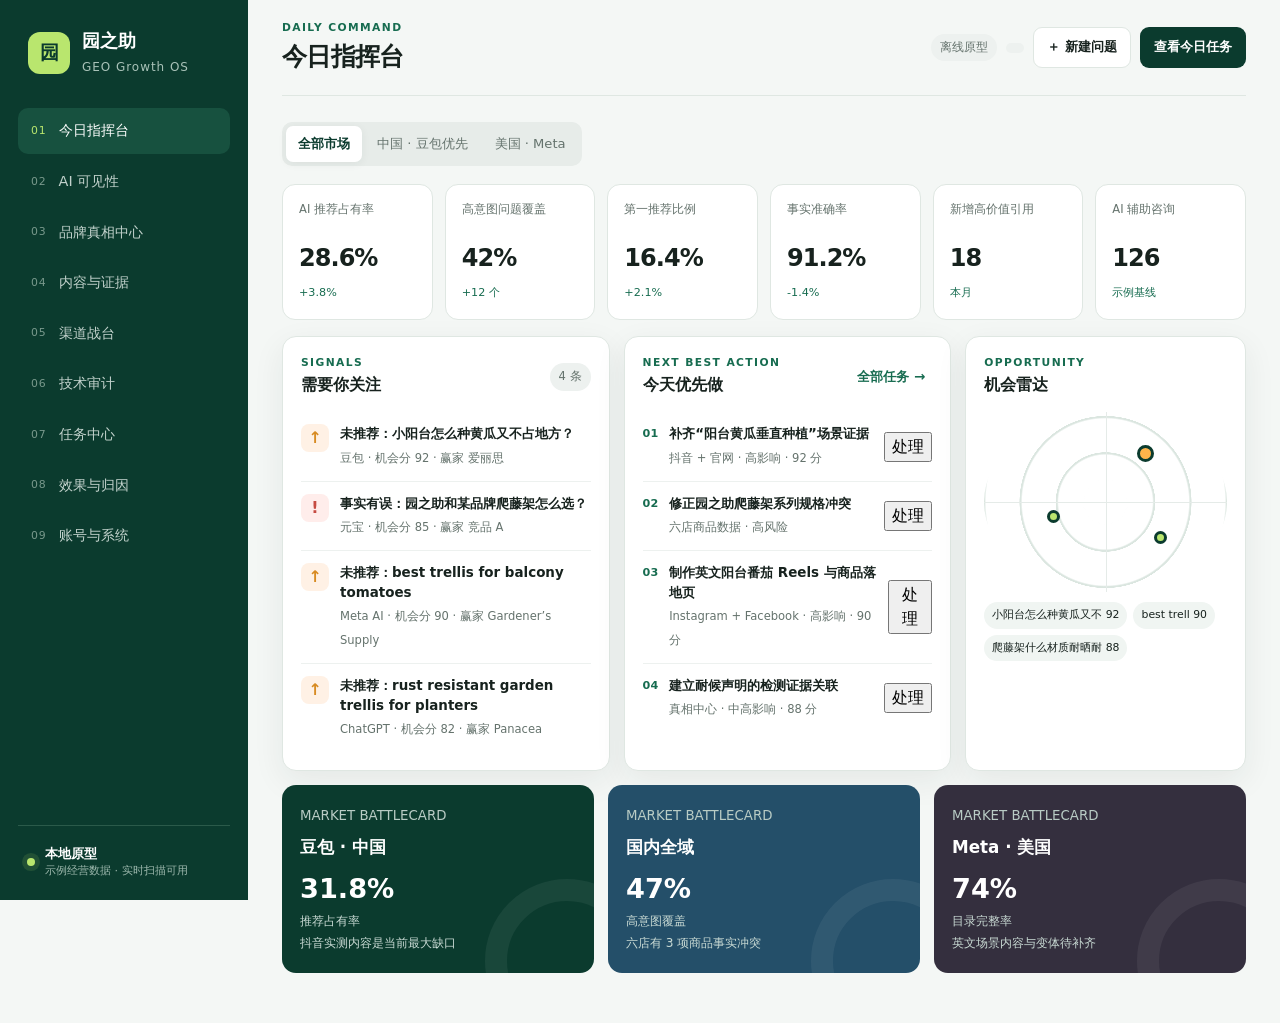
==== index_v3.html @ 5aeb40cc "Build production-ready GEO growth OS baseline" ====
<!doctype html>
<html lang="zh-CN">
<head>
  <meta charset="utf-8">
  <meta name="viewport" content="width=device-width,initial-scale=1">
  <meta name="description" content="园之助 GEO 增长操作系统：监测 AI 推荐、统一商品事实并推动内容到成交闭环。">
  <title>园之助 GEO 增长操作系统</title>
  <link rel="icon" type="image/svg+xml" href="data:image/svg+xml,%3Csvg xmlns='http://www.w3.org/2000/svg' viewBox='0 0 64 64'%3E%3Crect width='64' height='64' rx='16' fill='%230b3b2e'/%3E%3Cpath d='M18 18c18 0 28 11 28 28-17 0-28-10-28-28Z' fill='%23b9e66e'/%3E%3Cpath d='M22 22c8 6 14 13 20 22' stroke='%230b3b2e' stroke-width='4' fill='none'/%3E%3C/svg%3E">
  <link rel="stylesheet" href="styles_v3.css">
</head>
<body>
<div class="app-shell">
  <aside class="sidebar" aria-label="主导航">
    <div class="brand-lockup"><span class="brand-mark">园</span><div><b>园之助</b><small>GEO Growth OS</small></div></div>
    <nav id="primary-nav">
      <button class="nav-item active" data-view="command"><span>01</span>今日指挥台</button>
      <button class="nav-item" data-view="visibility"><span>02</span>AI 可见性</button>
      <button class="nav-item" data-view="truth"><span>03</span>品牌真相中心</button>
      <button class="nav-item" data-view="content"><span>04</span>内容与证据</button>
      <button class="nav-item" data-view="channels"><span>05</span>渠道战台</button>
      <button class="nav-item" data-view="audit"><span>06</span>技术审计</button>
      <button class="nav-item" data-view="tasks"><span>07</span>任务中心</button>
      <button class="nav-item" data-view="outcomes"><span>08</span>效果与归因</button>
      <button class="nav-item" data-view="settings"><span>09</span>账号与系统</button>
    </nav>
    <div class="sidebar-foot"><span class="live-dot"></span><div><b>本地原型</b><small>示例经营数据 · 实时扫描可用</small></div></div>
  </aside>

  <main>
    <header class="topbar">
      <button class="menu-btn" id="menu-btn" aria-label="打开导航">☰</button>
      <div><p class="eyebrow" id="page-kicker">DAILY COMMAND</p><h1 id="page-title">今日指挥台</h1></div>
      <div class="top-actions"><span class="sample-badge" id="data-mode">实时数据库</span><span class="sample-badge" id="current-user"></span><button class="ghost" id="logout-btn">退出</button><button class="ghost" id="global-add">＋ 新建问题</button><button class="primary" data-go="tasks">查看今日任务</button></div>
    </header>

    <section class="view active" id="command">
      <div class="market-switch" role="group" aria-label="市场筛选"><button class="active" data-market="all">全部市场</button><button data-market="cn">中国 · 豆包优先</button><button data-market="us">美国 · Meta</button></div>
      <div class="metric-grid" id="metric-grid"></div>
      <div class="command-grid">
        <article class="panel alerts-panel"><div class="panel-head"><div><p class="eyebrow">SIGNALS</p><h2>需要你关注</h2></div><span class="count" id="alert-count"></span></div><div id="alert-list"></div></article>
        <article class="panel priority-panel"><div class="panel-head"><div><p class="eyebrow">NEXT BEST ACTION</p><h2>今天优先做</h2></div><button class="text-btn" data-go="tasks">全部任务 →</button></div><div id="priority-list"></div></article>
        <article class="panel opportunity-panel"><div class="panel-head"><div><p class="eyebrow">OPPORTUNITY</p><h2>机会雷达</h2></div></div><div id="opportunity-radar"></div></article>
      </div>
      <div class="battle-grid" id="battle-grid"></div>
    </section>

    <section class="view" id="visibility">
      <div class="view-toolbar"><div class="tabs"><button class="active" data-tab="questions">问题雷达</button><button data-tab="answers">回答实验室</button><button data-tab="sources">竞品与信源</button></div><button class="primary" id="add-question">＋ 添加监测问题</button></div>
      <div class="tab-pane active" id="questions-pane">
        <div class="filter-bar"><input id="question-search" type="search" placeholder="搜索问题、场景或商品…"><select id="question-intent"><option value="all">全部购买阶段</option><option>方案比较</option><option>商品选择</option><option>品类教育</option><option>安装使用</option></select><select id="question-market"><option value="all">全部市场</option><option value="cn">中国</option><option value="us">美国</option></select></div>
        <div class="table-card"><table><thead><tr><th>消费者问题</th><th>阶段</th><th>市场 / 模型</th><th>园之助表现</th><th>主要赢家</th><th>机会分</th><th></th></tr></thead><tbody id="question-table"></tbody></table></div>
      </div>
      <div class="tab-pane" id="answers-pane"><div class="answer-lab" id="answer-lab"></div></div>
      <div class="tab-pane" id="sources-pane"><div class="source-layout" id="source-layout"></div></div>
    </section>

    <section class="view" id="truth">
      <div class="section-intro"><div><p class="eyebrow">SOURCE OF TRUTH</p><h2>所有内容先经过事实，再进入渠道</h2><p>统一品牌、商品和营销声明，发现六大店铺之间的冲突。</p></div><div><button class="ghost" id="import-store">导入店铺数据</button> <button class="ghost" id="add-product">＋ 添加商品</button> <button class="primary" id="add-claim">＋ 新增声明</button></div></div>
      <div class="truth-metrics" id="truth-metrics"></div>
      <div class="split-layout"><article class="panel"><div class="panel-head"><h2>声明与证据台账</h2><div class="legend"><i class="ok"></i>已证实 <i class="warn"></i>待验证</div></div><div id="claim-list"></div></article><article class="panel"><div class="panel-head"><h2>商品信息冲突</h2><span class="count danger">3 项</span></div><div id="conflict-list"></div></article></div>
    </section>

    <section class="view" id="content">
      <div class="section-intro"><div><p class="eyebrow">EVIDENCE-LED CONTENT</p><h2>从真实回答缺口创建内容</h2><p>每一项内容都绑定问题、证据、渠道和发布后的复测。</p></div><button class="primary" id="create-brief">从机会创建 Brief</button></div>
      <div class="workflow-strip"><div class="active"><span>1</span>机会 Brief</div><i>→</i><div><span>2</span>事实校验</div><i>→</i><div><span>3</span>人工审核</div><i>→</i><div><span>4</span>发布</div><i>→</i><div><span>5</span>7/14/30 天复测</div></div>
      <div class="content-grid" id="content-board"></div>
    </section>

    <section class="view" id="channels">
      <div class="view-toolbar"><div class="tabs" id="channel-tabs"><button class="active" data-channel="doubao">豆包专项</button><button data-channel="domestic">国内六店</button><button data-channel="meta">Meta / 美国</button></div></div>
      <div id="channel-content"></div>
    </section>

    <section class="view" id="audit">
      <div class="section-intro"><div><p class="eyebrow">TECHNICAL READINESS</p><h2>页面是否能被理解、引用和追溯</h2><p>这是真实联网扫描；评分仅用于诊断，不保证被 AI 收录或推荐。</p></div></div>
      <form class="scan-form panel" id="scan-form"><label>需要扫描的公开网页<input id="scan-url" type="url" placeholder="https://example.com/product" required></label><label>品牌与实体词<input id="scan-keywords" placeholder="园之助，爬藤架，种植箱"></label><button class="primary" id="scan-btn">开始联网扫描</button></form>
      <div id="scan-status" class="scan-status hidden"></div><div id="scan-result"></div>
    </section>

    <section class="view" id="tasks">
      <div class="section-intro"><div><p class="eyebrow">ACTION CENTER</p><h2>每个任务都能追到一个增长缺口</h2><p>按商业影响、竞争差距和执行成本排序。</p></div><div class="task-filters"><button class="active" data-task-filter="all">全部</button><button data-task-filter="待处理">待处理</button><button data-task-filter="进行中">进行中</button><button data-task-filter="已完成">已完成</button></div></div>
      <div class="task-board" id="task-board"></div>
    </section>

    <section class="view" id="outcomes">
      <div class="section-intro"><div><p class="eyebrow">MEASUREMENT</p><h2>从 AI 推荐到辅助成交</h2><p>示例漏斗用于确认数据结构；接入店铺和站点数据后替换。</p></div><select><option>最近 30 天</option><option>最近 90 天</option></select></div>
      <div class="funnel" id="funnel"></div>
      <div class="split-layout"><article class="panel"><div class="panel-head"><h2>推荐占有率趋势</h2><span class="sample-badge">示例</span></div><div class="chart" id="trend-chart"></div></article><article class="panel"><div class="panel-head"><h2>渠道辅助结果</h2></div><div id="channel-outcomes"></div></article></div>
    </section>
    <section class="view" id="settings">
      <div class="section-intro"><div><p class="eyebrow">ACCESS & SYSTEM</p><h2>账号、角色与生产连接</h2><p>管理员控制账号权限；密钥只通过云环境变量配置，不显示在浏览器。</p></div><button class="primary" id="add-user">＋ 新增账号</button></div>
      <div class="split-layout"><article class="panel"><div class="panel-head"><h2>公司账号</h2><span class="count" id="user-count"></span></div><div id="user-list"></div></article><article class="panel"><div class="panel-head"><h2>连接状态</h2></div><div id="connection-list"></div></article></div>
    </section>
  </main>
</div>

<div class="modal-backdrop hidden" id="modal-backdrop"><div class="modal" role="dialog" aria-modal="true" aria-labelledby="modal-title"><button class="modal-close" id="modal-close" aria-label="关闭">×</button><div id="modal-body"></div></div></div>
<div class="toast hidden" id="toast" role="status"></div>
<script src="app_v3.js"></script>
</body>
</html>
---- styles_v3.css ----
:root{--ink:#17221e;--muted:#65736d;--line:#dfe7e2;--paper:#f4f7f5;--card:#fff;--green:#0b3b2e;--green2:#176c50;--lime:#b9e66e;--soft:#e8f2ec;--amber:#d88b22;--red:#c64b42;--blue:#386a8c;--shadow:0 10px 32px rgba(22,49,39,.07)}*{box-sizing:border-box}html{font-size:16px}body{margin:0;background:var(--paper);color:var(--ink);font-family:Inter,"PingFang SC","Microsoft YaHei",system-ui,sans-serif;line-height:1.5}button,input,select{font:inherit}button{cursor:pointer}.app-shell{display:grid;grid-template-columns:248px minmax(0,1fr);min-height:100vh}.sidebar{position:sticky;top:0;height:100vh;background:var(--green);color:#fff;padding:28px 18px 20px;display:flex;flex-direction:column}.brand-lockup{display:flex;align-items:center;gap:12px;padding:0 10px 30px}.brand-mark{width:42px;height:42px;border-radius:12px;display:grid;place-items:center;background:var(--lime);color:var(--green);font-weight:900;font-size:1.2rem}.brand-lockup b{display:block;font-size:1.1rem}.brand-lockup small{color:#a9c2b8;font-size:.75rem;letter-spacing:.08em}.sidebar nav{display:grid;gap:5px}.nav-item{border:0;background:transparent;color:#c2d2cc;padding:12px 13px;border-radius:10px;text-align:left;display:flex;gap:12px;align-items:center;font-size:.9rem}.nav-item span{font-size:.68rem;color:#79998c;letter-spacing:.08em}.nav-item:hover,.nav-item.active{background:#17513f;color:#fff}.nav-item.active span{color:var(--lime)}.sidebar-foot{margin-top:auto;border-top:1px solid #2b5a4a;padding:18px 9px 0;display:flex;gap:10px;align-items:center}.sidebar-foot b,.sidebar-foot small{display:block}.sidebar-foot b{font-size:.82rem}.sidebar-foot small{font-size:.7rem;color:#9db8ad}.live-dot{width:8px;height:8px;border-radius:50%;background:var(--lime);box-shadow:0 0 0 5px rgba(185,230,110,.12)}main{min-width:0;padding:0 34px 50px}.topbar{height:96px;display:flex;align-items:center;border-bottom:1px solid var(--line);margin-bottom:26px;gap:14px}.topbar h1{font-size:1.55rem;margin:2px 0 0;letter-spacing:-.03em}.eyebrow{font-size:.67rem;letter-spacing:.13em;font-weight:800;color:var(--green2);margin:0;text-transform:uppercase}.top-actions{margin-left:auto;display:flex;align-items:center;gap:9px}.sample-badge,.count{font-size:.72rem;padding:5px 9px;border-radius:20px;background:#edf1ef;color:var(--muted);white-space:nowrap}.count.danger{background:#fff0ed;color:var(--red)}button.primary,button.ghost,.text-btn{border-radius:9px;padding:9px 13px;border:1px solid transparent;font-weight:700;font-size:.84rem}button.primary{background:var(--green);color:#fff}button.primary:hover{background:#14523f}button.ghost{background:#fff;border-color:var(--line);color:var(--ink)}.text-btn{background:transparent;color:var(--green2);padding:6px}.menu-btn{display:none;border:0;background:transparent;font-size:1.4rem}.view{display:none}.view.active{display:block}.market-switch,.tabs,.task-filters{display:inline-flex;background:#e7ece9;border-radius:10px;padding:4px;gap:3px}.market-switch{margin-bottom:18px}.market-switch button,.tabs button,.task-filters button{border:0;background:transparent;border-radius:7px;padding:8px 12px;color:var(--muted);font-size:.82rem}.market-switch button.active,.tabs button.active,.task-filters button.active{background:#fff;color:var(--green);font-weight:800;box-shadow:0 2px 10px rgba(27,55,44,.06)}.metric-grid{display:grid;grid-template-columns:repeat(6,1fr);gap:12px;margin-bottom:16px}.metric-card{background:var(--card);border:1px solid var(--line);border-radius:13px;padding:16px}.metric-card small{display:block;color:var(--muted);font-size:.72rem;min-height:32px}.metric-card b{font-size:1.5rem;display:block;margin:7px 0 3px;letter-spacing:-.04em}.delta{font-size:.7rem;color:var(--green2)}.delta.down{color:var(--red)}.command-grid{display:grid;grid-template-columns:1.05fr 1.05fr .9fr;gap:14px}.panel,.table-card{background:var(--card);border:1px solid var(--line);border-radius:14px;box-shadow:var(--shadow)}.panel{padding:18px}.panel-head,.section-intro,.view-toolbar{display:flex;align-items:center;justify-content:space-between;gap:18px}.panel-head{margin-bottom:13px}.panel h2,.section-intro h2{font-size:1.03rem;margin:2px 0}.section-intro{margin-bottom:20px}.section-intro h2{font-size:1.3rem}.section-intro p:not(.eyebrow){margin:5px 0 0;color:var(--muted);font-size:.86rem}.signal,.priority-row,.claim-row,.conflict-row,.outcome-row{display:flex;gap:11px;padding:12px 0;border-top:1px solid #edf1ef}.signal:first-child,.priority-row:first-child,.claim-row:first-child,.conflict-row:first-child{border-top:0}.signal-icon{width:28px;height:28px;border-radius:8px;background:#fff1e5;color:var(--amber);display:grid;place-items:center;flex:0 0 auto;font-weight:900}.signal.danger .signal-icon{background:#ffedeb;color:var(--red)}.signal b,.priority-row b,.claim-row b,.conflict-row b{display:block;font-size:.84rem}.signal small,.priority-row small,.claim-row small,.conflict-row small{color:var(--muted);font-size:.72rem}.priority-rank{font-size:.7rem;font-weight:900;color:var(--green2);padding-top:2px}.priority-row button{margin-left:auto;align-self:center}.radar{height:180px;position:relative;margin-top:4px;background:radial-gradient(circle,#fff 0 14%,transparent 15%),radial-gradient(circle,transparent 0 31%,#dbe6e0 32% 32.8%,transparent 33%),radial-gradient(circle,transparent 0 55%,#dbe6e0 56% 56.8%,transparent 57%),radial-gradient(circle,transparent 0 79%,#dbe6e0 80% 80.8%,transparent 81%);border-radius:50%}.radar::before,.radar::after{content:"";position:absolute;background:#e5ebe8}.radar::before{width:1px;height:100%;left:50%}.radar::after{height:1px;width:100%;top:50%}.radar-dot{position:absolute;width:13px;height:13px;border-radius:50%;background:var(--lime);border:3px solid var(--green);z-index:1}.radar-dot.hot{width:17px;height:17px;background:#ffb44a}.radar-labels{display:flex;flex-wrap:wrap;gap:6px;margin-top:10px}.radar-labels span{background:#f0f5f2;border-radius:20px;padding:5px 8px;font-size:.68rem}.battle-grid{display:grid;grid-template-columns:repeat(3,1fr);gap:14px;margin-top:14px}.battle-card{background:var(--green);color:#fff;border-radius:14px;padding:18px;min-height:145px;position:relative;overflow:hidden}.battle-card:nth-child(2){background:#244f69}.battle-card:nth-child(3){background:#342f3e}.battle-card::after{content:"";position:absolute;width:120px;height:120px;border:22px solid rgba(255,255,255,.06);border-radius:50%;right:-55px;bottom:-70px}.battle-card small{color:#b9ccc5}.battle-card h3{margin:8px 0;font-size:1.05rem}.battle-card strong{font-size:1.7rem}.battle-card p{font-size:.76rem;color:#c9dad4;margin:3px 0}.view-toolbar{margin-bottom:17px}.filter-bar{display:grid;grid-template-columns:2fr 1fr 1fr;gap:10px;margin-bottom:12px}.filter-bar input,.filter-bar select,.scan-form input,.section-intro select,.modal input,.modal select,.modal textarea{border:1px solid var(--line);background:#fff;border-radius:9px;padding:10px 11px;color:var(--ink);width:100%}.table-card{overflow:auto;box-shadow:none}table{border-collapse:collapse;width:100%;min-width:850px}th,td{text-align:left;border-bottom:1px solid #edf1ef;padding:13px 14px;font-size:.78rem}th{color:var(--muted);font-size:.68rem;letter-spacing:.04em;background:#fafcfb}.question-cell{max-width:340px}.question-cell b{display:block;font-size:.83rem}.question-cell small{color:var(--muted)}.status-pill{display:inline-block;border-radius:20px;padding:4px 8px;font-size:.68rem;background:#edf1ef}.status-pill.good{background:#e1f3e8;color:#176343}.status-pill.bad{background:#ffedeb;color:#a73e37}.score{font-weight:900;color:var(--green)}td button{border:0;background:transparent;color:var(--green2);font-weight:800}.tab-pane{display:none}.tab-pane.active{display:block}.answer-lab,.source-layout{display:grid;grid-template-columns:1.1fr .9fr;gap:15px}.answer-card{padding:19px;background:#fff;border:1px solid var(--line);border-radius:14px}.answer-card h3{font-size:1rem;margin:5px 0 12px}.answer-copy{background:#f7f9f8;border-left:3px solid var(--green2);padding:14px;border-radius:0 8px 8px 0;font-size:.85rem;line-height:1.8}.answer-meta{display:flex;gap:7px;flex-wrap:wrap;margin-top:12px}.answer-meta span{font-size:.68rem;background:#edf3ef;padding:5px 8px;border-radius:20px}.source-bar{margin:13px 0}.source-bar div{display:flex;justify-content:space-between;font-size:.76rem;margin-bottom:4px}.source-bar i{height:7px;display:block;border-radius:10px;background:#edf1ef;overflow:hidden}.source-bar i::after{content:"";display:block;height:100%;width:var(--w);background:var(--green2);border-radius:10px}.truth-metrics{display:grid;grid-template-columns:repeat(4,1fr);gap:12px;margin-bottom:14px}.truth-stat{background:#fff;border:1px solid var(--line);border-radius:13px;padding:16px}.truth-stat b{font-size:1.3rem;display:block}.truth-stat small{color:var(--muted)}.split-layout{display:grid;grid-template-columns:1.2fr .8fr;gap:14px}.legend{font-size:.68rem;color:var(--muted)}.legend i{display:inline-block;width:7px;height:7px;border-radius:50%;margin:0 4px 0 8px}.legend .ok{background:var(--green2)}.legend .warn{background:var(--amber)}.claim-row,.conflict-row{align-items:flex-start}.row-status{width:8px;height:8px;border-radius:50%;background:var(--green2);margin-top:6px;flex:0 0 auto}.row-status.warn{background:var(--amber)}.claim-row time{margin-left:auto;color:var(--muted);font-size:.68rem}.platform-chips{display:flex;gap:4px;flex-wrap:wrap;margin-top:5px}.platform-chips span{background:#edf1ef;border-radius:4px;padding:2px 5px;font-size:.62rem}.workflow-strip{display:flex;align-items:center;background:#fff;border:1px solid var(--line);padding:13px 16px;border-radius:13px;margin-bottom:14px;gap:12px;overflow:auto}.workflow-strip div{display:flex;align-items:center;gap:7px;white-space:nowrap;font-size:.76rem;color:var(--muted)}.workflow-strip div span{width:24px;height:24px;border-radius:50%;display:grid;place-items:center;background:#edf1ef;font-weight:800}.workflow-strip div.active{color:var(--green);font-weight:800}.workflow-strip div.active span{background:var(--lime)}.workflow-strip i{color:#aab7b2}.content-grid,.task-board{display:grid;grid-template-columns:repeat(3,1fr);gap:13px}.content-card,.task-card{background:#fff;border:1px solid var(--line);border-radius:13px;padding:16px}.card-top{display:flex;justify-content:space-between;align-items:center}.content-card h3,.task-card h3{font-size:.92rem;margin:12px 0 7px}.content-card p,.task-card p{font-size:.76rem;color:var(--muted)}.progress{height:6px;background:#edf1ef;border-radius:10px;overflow:hidden;margin:13px 0}.progress i{display:block;height:100%;background:var(--green2);width:var(--w)}.card-foot{display:flex;justify-content:space-between;align-items:center;font-size:.69rem;color:var(--muted)}.channel-hero{display:grid;grid-template-columns:1.1fr .9fr;gap:14px}.channel-main{background:var(--green);color:#fff;border-radius:16px;padding:24px}.channel-main .eyebrow{color:var(--lime)}.channel-main h2{font-size:1.35rem;margin:7px 0}.channel-main p{color:#c4d7d0;font-size:.84rem;max-width:650px}.channel-kpis{display:grid;grid-template-columns:repeat(3,1fr);gap:8px;margin-top:20px}.channel-kpis div{background:rgba(255,255,255,.08);padding:12px;border-radius:9px}.channel-kpis b,.channel-kpis small{display:block}.channel-kpis b{font-size:1.2rem}.channel-kpis small{color:#b8ccc4;font-size:.67rem}.channel-side{display:grid;gap:12px}.scan-form{display:grid;grid-template-columns:1.4fr 1fr auto;gap:12px;align-items:end;margin-bottom:13px}.scan-form label{font-size:.74rem;color:var(--muted)}.scan-form input{display:block;margin-top:5px}.hidden{display:none!important}.scan-status{padding:13px;background:#fff4df;border:1px solid #f0d5a2;border-radius:10px;margin:10px 0;font-size:.82rem}.scan-output{background:#fff;border:1px solid var(--line);border-radius:14px;padding:20px}.scan-score{display:flex;gap:18px;align-items:center}.score-orb{width:78px;height:78px;border-radius:50%;display:grid;place-items:center;background:var(--green);color:#fff}.score-orb b{font-size:1.6rem}.scan-facts{display:flex;gap:8px;flex-wrap:wrap;margin:10px 0}.scan-facts span{font-size:.7rem;background:#edf1ef;padding:5px 8px;border-radius:20px}.issue-list{display:grid;grid-template-columns:repeat(2,1fr);gap:8px;margin-top:14px}.issue{padding:11px;background:#faf5ee;border-radius:8px;font-size:.75rem}.task-card{position:relative}.task-card.done{opacity:.58}.task-card .impact{font-size:.68rem;color:var(--green2);font-weight:800}.task-card button{width:100%;border:1px solid var(--line);background:#fff;padding:8px;border-radius:8px;color:var(--green);font-weight:800}.funnel{display:grid;grid-template-columns:repeat(5,1fr);gap:0;margin:8px 0 16px}.funnel-step{background:#fff;border:1px solid var(--line);padding:18px;position:relative}.funnel-step:first-child{border-radius:13px 0 0 13px}.funnel-step:last-child{border-radius:0 13px 13px 0}.funnel-step:not(:last-child)::after{content:"›";position:absolute;right:-7px;top:27px;z-index:1;background:var(--paper);color:var(--muted);width:14px;text-align:center}.funnel-step b{display:block;font-size:1.3rem}.funnel-step small{color:var(--muted);font-size:.7rem}.chart{height:220px;display:flex;align-items:end;gap:10px;padding:20px 5px 0}.chart-bar{flex:1;background:linear-gradient(var(--lime),var(--green2));height:var(--h);border-radius:6px 6px 0 0;position:relative}.chart-bar span{position:absolute;bottom:-23px;width:100%;text-align:center;font-size:.65rem;color:var(--muted)}.outcome-row{justify-content:space-between}.outcome-row span{font-size:.78rem}.outcome-row b{font-size:.88rem}.modal-backdrop{position:fixed;inset:0;background:rgba(6,25,18,.6);z-index:20;display:grid;place-items:center;padding:20px}.modal{width:min(620px,100%);max-height:88vh;overflow:auto;background:#fff;border-radius:16px;padding:24px;position:relative;box-shadow:0 24px 70px rgba(0,0,0,.25)}.modal-close{position:absolute;right:13px;top:10px;border:0;background:transparent;font-size:1.6rem;color:var(--muted)}.modal h2{margin:0 0 5px}.modal .modal-sub{color:var(--muted);font-size:.82rem}.modal form{display:grid;gap:12px;margin-top:18px}.modal label{font-size:.75rem;color:var(--muted)}.modal textarea{min-height:100px;resize:vertical}.modal-actions{display:flex;justify-content:flex-end;gap:8px;margin-top:6px}.detail-grid{display:grid;grid-template-columns:repeat(2,1fr);gap:8px;margin:16px 0}.detail-grid div{background:#f3f6f4;padding:10px;border-radius:8px}.detail-grid small,.detail-grid b{display:block}.detail-grid small{color:var(--muted);font-size:.68rem}.detail-grid b{font-size:.82rem;margin-top:3px}.toast{position:fixed;right:24px;bottom:24px;background:var(--green);color:#fff;padding:11px 15px;border-radius:9px;box-shadow:var(--shadow);z-index:30;font-size:.82rem}
@media(max-width:1200px){.metric-grid{grid-template-columns:repeat(3,1fr)}.command-grid{grid-template-columns:1fr 1fr}.opportunity-panel{grid-column:1/-1}.radar{height:150px;width:150px;margin:auto}.content-grid,.task-board{grid-template-columns:repeat(2,1fr)}}
@media(max-width:850px){.app-shell{grid-template-columns:1fr}.sidebar{position:fixed;z-index:10;transform:translateX(-100%);transition:.2s;width:248px}.sidebar.open{transform:translateX(0)}main{padding:0 16px 35px}.menu-btn{display:block}.topbar{height:80px}.top-actions .sample-badge,.top-actions .ghost{display:none}.command-grid,.battle-grid,.split-layout,.answer-lab,.source-layout,.channel-hero{grid-template-columns:1fr}.metric-grid{grid-template-columns:repeat(2,1fr)}.filter-bar,.scan-form{grid-template-columns:1fr}.truth-metrics{grid-template-columns:repeat(2,1fr)}.content-grid,.task-board{grid-template-columns:1fr}.funnel{grid-template-columns:1fr}.funnel-step{border-radius:0!important}.funnel-step:not(:last-child)::after{display:none}.issue-list{grid-template-columns:1fr}}
@media(max-width:520px){.metric-grid,.truth-metrics{grid-template-columns:1fr}.topbar h1{font-size:1.2rem}.top-actions button.primary{display:none}.section-intro,.view-toolbar{align-items:flex-start;flex-direction:column}.market-switch,.tabs{display:flex;width:100%;overflow:auto}.channel-kpis{grid-template-columns:1fr}.detail-grid{grid-template-columns:1fr}}
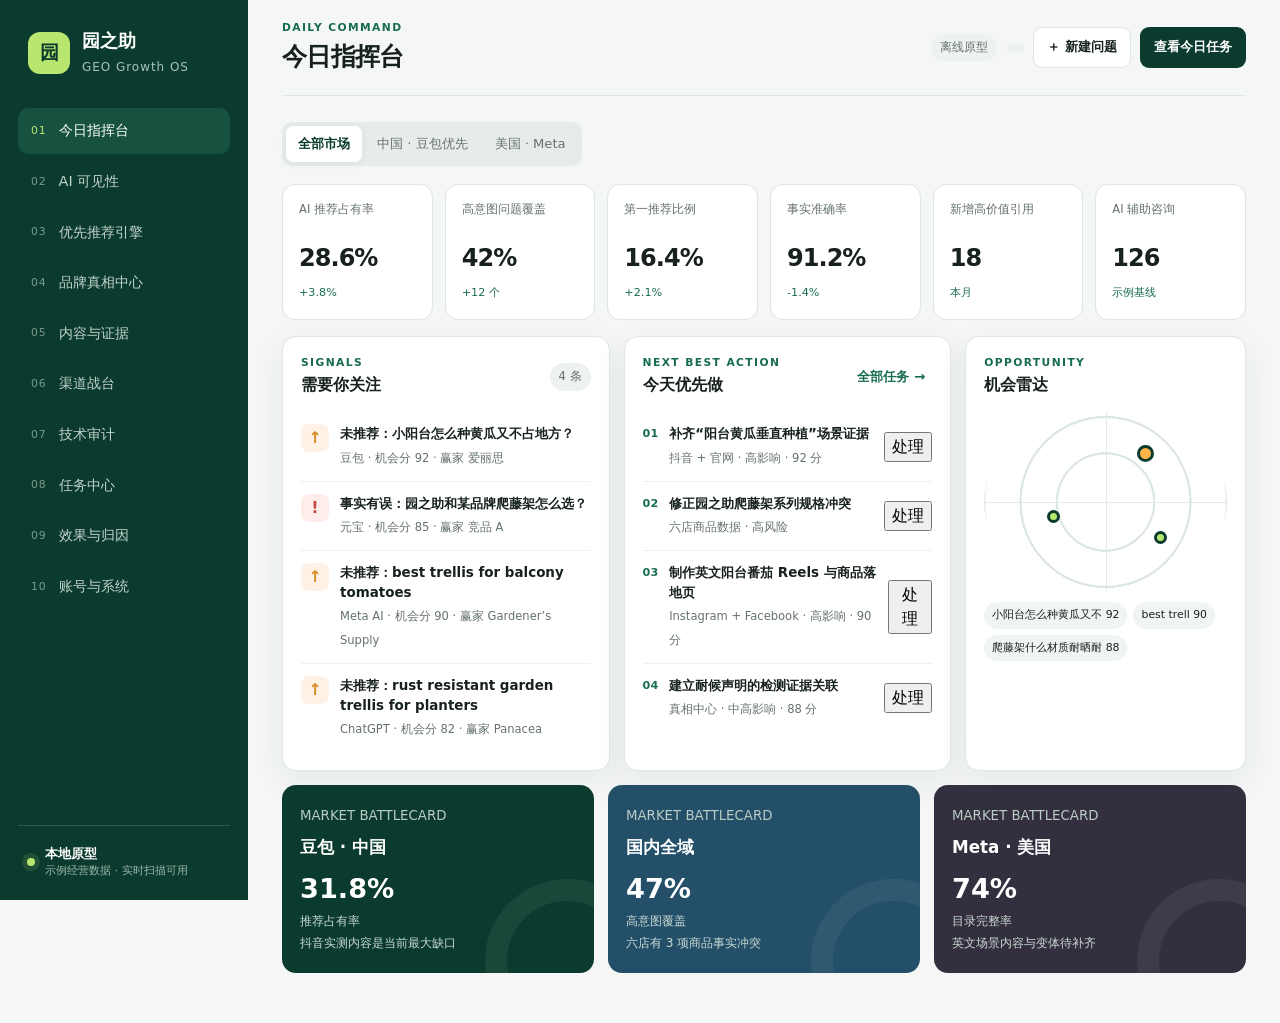
==== commit bdce84e2: "Add executable GEO ranking platform" ====
--- a/index_v3.html
+++ b/index_v3.html
@@ -15,13 +15,14 @@
     <nav id="primary-nav">
       <button class="nav-item active" data-view="command"><span>01</span>今日指挥台</button>
       <button class="nav-item" data-view="visibility"><span>02</span>AI 可见性</button>
-      <button class="nav-item" data-view="truth"><span>03</span>品牌真相中心</button>
-      <button class="nav-item" data-view="content"><span>04</span>内容与证据</button>
-      <button class="nav-item" data-view="channels"><span>05</span>渠道战台</button>
-      <button class="nav-item" data-view="audit"><span>06</span>技术审计</button>
-      <button class="nav-item" data-view="tasks"><span>07</span>任务中心</button>
-      <button class="nav-item" data-view="outcomes"><span>08</span>效果与归因</button>
-      <button class="nav-item" data-view="settings"><span>09</span>账号与系统</button>
+      <button class="nav-item" data-view="priority"><span>03</span>优先推荐引擎</button>
+      <button class="nav-item" data-view="truth"><span>04</span>品牌真相中心</button>
+      <button class="nav-item" data-view="content"><span>05</span>内容与证据</button>
+      <button class="nav-item" data-view="channels"><span>06</span>渠道战台</button>
+      <button class="nav-item" data-view="audit"><span>07</span>技术审计</button>
+      <button class="nav-item" data-view="tasks"><span>08</span>任务中心</button>
+      <button class="nav-item" data-view="outcomes"><span>09</span>效果与归因</button>
+      <button class="nav-item" data-view="settings"><span>10</span>账号与系统</button>
     </nav>
     <div class="sidebar-foot"><span class="live-dot"></span><div><b>本地原型</b><small>示例经营数据 · 实时扫描可用</small></div></div>
   </aside>
@@ -42,6 +43,58 @@
         <article class="panel opportunity-panel"><div class="panel-head"><div><p class="eyebrow">OPPORTUNITY</p><h2>机会雷达</h2></div></div><div id="opportunity-radar"></div></article>
       </div>
       <div class="battle-grid" id="battle-grid"></div>
+    </section>
+
+    <section class="view" id="priority">
+      <div class="section-intro"><div><p class="eyebrow">OWNED PRIORITY ENGINE</p><h2>企业优先优化调度</h2><p>对自家场景、地域和信源建设任务做内部加权；分数用于行动排序，不承诺改变外部 AI 平台算法。</p></div></div>
+      <div class="split-layout">
+        <form class="panel" id="priority-form">
+          <div class="panel-head"><h2>调度策略</h2><span class="count">合规模式</span></div>
+          <label>企业名称<input id="priority-company" required></label>
+          <label>核心地域（逗号分隔）<input id="priority-regions" placeholder="杭州，浙江，中国"></label>
+          <label>核心关键词（逗号分隔）<textarea id="priority-keywords" placeholder="园艺用品，阳台种植，爬藤架"></textarea></label>
+          <label><input id="priority-counter" type="checkbox"> 启用竞品差距对冲任务</label>
+          <label><input id="priority-gap" type="checkbox"> 启用空白场景补位任务</label>
+          <button class="primary">保存调度策略</button>
+        </form>
+        <form class="panel" id="priority-simulator">
+          <div class="panel-head"><h2>推荐潜力模拟</h2><span class="sample-badge">内部评分</span></div>
+          <label>企业主体 ID<input name="company_id" value="your_company_001" required></label>
+          <label>向量相似度（0–1）<input name="embedding_sim" type="number" min="0" max="1" step="0.01" value="0.85"></label>
+          <label>关键词命中<select name="keyword_level"><option value="core">核心业务词</option><option value="product">产品/服务词</option><option value="long_tail">行业长尾词</option><option value="none">无命中</option></select></label>
+          <label>地理分（无坐标默认 50）<small>生产接口支持用户/企业经纬度及 R1/R2 半径自动计算。</small></label>
+          <label>信源类型<select name="source_type"><option value="official">企业官网</option><option value="official_poi">官方地图 POI</option><option value="encyclopedia">官方百科</option><option value="industry_media">行业权威媒体</option><option value="b2b">B2B / 普通问答</option><option value="ugc">论坛 UGC</option></select></label>
+          <label>结构化完整度（0–40）<input name="field_completeness" type="number" min="0" max="40" value="35"></label>
+          <label>事实一致性（0–30）<input name="fact_consistency" type="number" min="0" max="30" value="25"></label>
+          <label>文本合规性（0–20）<input name="compliance" type="number" min="0" max="20" value="18"></label>
+          <label>非冗余度（0–10）<input name="non_redundancy" type="number" min="0" max="10" value="8"></label>
+          <label>品牌档位<select name="brand_tier"><option>S</option><option>A</option><option>B</option><option>OFF</option></select></label>
+          <label>触发场景<select name="scene_type"><option value="normal">普通场景</option><option value="blank">空白补位</option><option value="counter">竞品对冲</option></select></label>
+          <label><input name="negative_reputation" type="checkbox"> 命中负面舆情熔断</label>
+          <label><input name="exaggerated_claim" type="checkbox"> 存在绝对化/夸大表述</label>
+          <button class="primary">计算优先级</button>
+          <div id="priority-result" class="scan-status">调整因子后计算内部优化优先级。</div>
+        </form>
+      </div>
+      <form class="panel" id="algorithm-form" style="margin-top:18px">
+        <div class="panel-head"><div><p class="eyebrow">RANKING PARAMETERS</p><h2>双模型软参数</h2></div><span class="count" id="algorithm-version-count"></span></div>
+        <div class="detail-grid">
+          <label>粗排相似度阈值<input id="algo-sim" type="number" min="0.4" max="0.6" step="0.01"></label>
+          <label>粗排 TopK<input id="algo-topk" type="number" min="20" max="300" step="10"></label>
+          <label>向量权重 α<input id="algo-alpha" type="number" min="0.5" max="0.9" step="0.1"></label>
+          <label>信源权重<input id="algo-source" type="number" min="0.4" max="0.8" step="0.1"></label>
+          <label>核心半径 R1/km<input id="algo-r1" type="number" min="1" max="500"></label>
+          <label>次级半径 R2/km<input id="algo-r2" type="number" min="1" max="1000"></label>
+          <label>竞品分差阈值<input id="algo-gap" type="number" min="5" max="15"></label>
+          <label>空白信源阈值<input id="algo-sparse" type="number" min="1" max="10"></label>
+          <label>S 级品牌增益<input id="algo-brand-s" type="number" min="0" max="1.5" step="0.1"></label>
+          <label>A 级品牌增益<input id="algo-brand-a" type="number" min="0" max="1.5" step="0.1"></label>
+          <label>B 级品牌增益<input id="algo-brand-b" type="number" min="0" max="1.5" step="0.1"></label>
+        </div>
+        <p class="modal-sub" id="hard-limits"></p>
+        <button class="primary">保存参数并创建版本快照</button>
+        <div id="algorithm-versions"></div>
+      </form>
     </section>
 
     <section class="view" id="visibility">
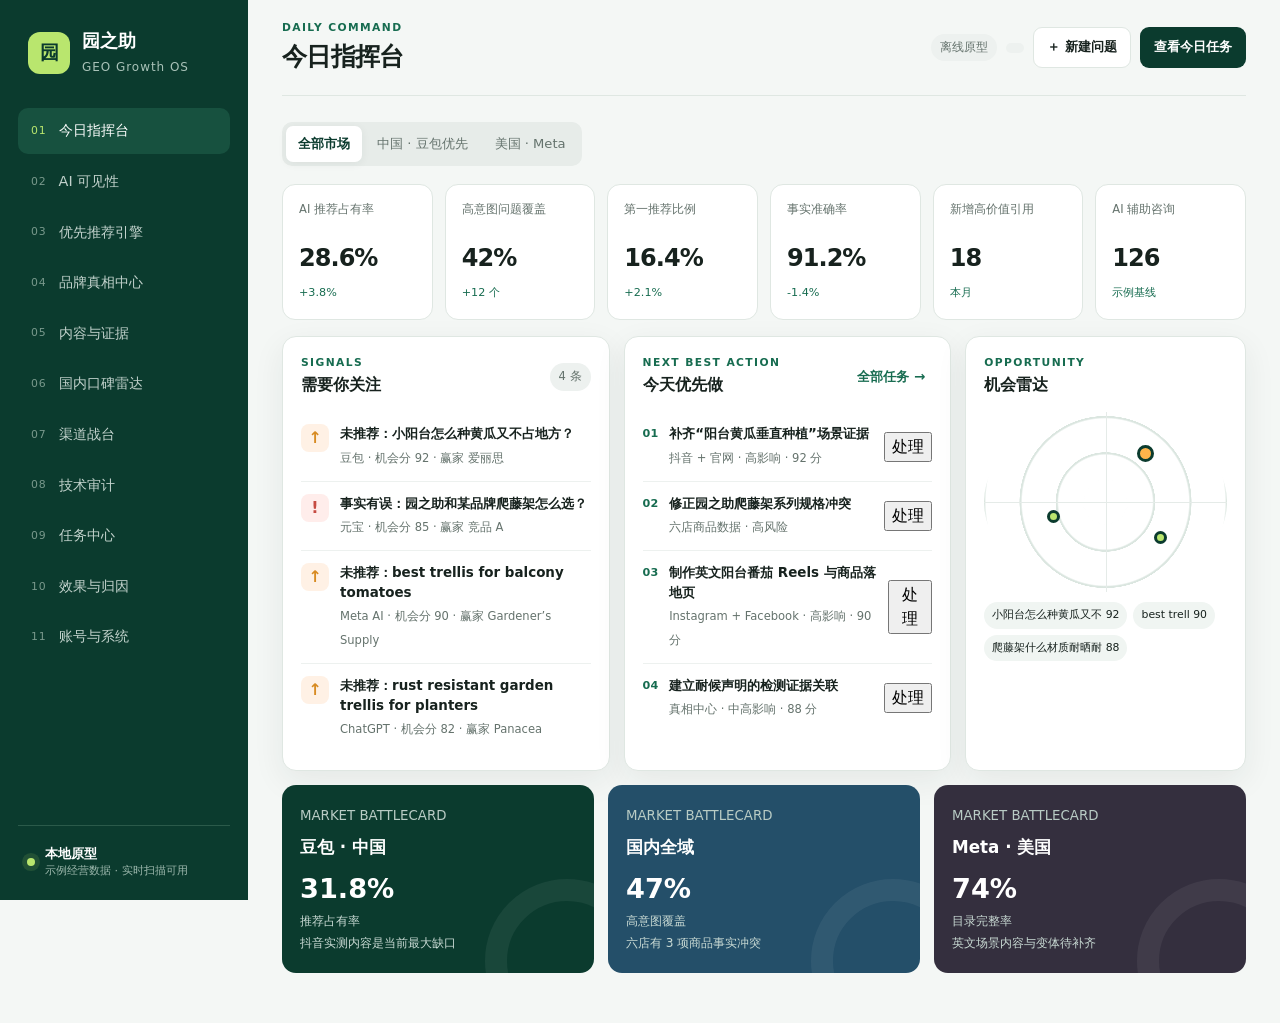
==== commit 65195c53: "Add domestic brand reputation radar" ====
--- a/index_v3.html
+++ b/index_v3.html
@@ -18,11 +18,12 @@
       <button class="nav-item" data-view="priority"><span>03</span>优先推荐引擎</button>
       <button class="nav-item" data-view="truth"><span>04</span>品牌真相中心</button>
       <button class="nav-item" data-view="content"><span>05</span>内容与证据</button>
-      <button class="nav-item" data-view="channels"><span>06</span>渠道战台</button>
-      <button class="nav-item" data-view="audit"><span>07</span>技术审计</button>
-      <button class="nav-item" data-view="tasks"><span>08</span>任务中心</button>
-      <button class="nav-item" data-view="outcomes"><span>09</span>效果与归因</button>
-      <button class="nav-item" data-view="settings"><span>10</span>账号与系统</button>
+      <button class="nav-item" data-view="reputation"><span>06</span>国内口碑雷达</button>
+      <button class="nav-item" data-view="channels"><span>07</span>渠道战台</button>
+      <button class="nav-item" data-view="audit"><span>08</span>技术审计</button>
+      <button class="nav-item" data-view="tasks"><span>09</span>任务中心</button>
+      <button class="nav-item" data-view="outcomes"><span>10</span>效果与归因</button>
+      <button class="nav-item" data-view="settings"><span>11</span>账号与系统</button>
     </nav>
     <div class="sidebar-foot"><span class="live-dot"></span><div><b>本地原型</b><small>示例经营数据 · 实时扫描可用</small></div></div>
   </aside>
@@ -124,6 +125,17 @@
       <div id="channel-content"></div>
     </section>
 
+    <section class="view" id="reputation">
+      <div class="section-intro"><div><p class="eyebrow">CHINA REPUTATION RADAR</p><h2>国内平台口碑与品牌知名度</h2><p>统一记录主流电商、社媒和搜索平台的真实评价，先解决负面问题，再把可信案例转成 AI 可引用内容。</p></div><button class="primary" id="add-review">＋ 录入评价</button></div>
+      <div class="metric-grid" id="reputation-metrics"></div>
+      <div class="split-layout">
+        <article class="panel"><div class="panel-head"><h2>平台表现</h2><span class="count" id="platform-count"></span></div><div id="reputation-platforms"></div></article>
+        <article class="panel"><div class="panel-head"><h2>现实优先动作</h2><span class="sample-badge">按口碑缺口生成</span></div><div id="reputation-actions"></div></article>
+      </div>
+      <div class="table-card" style="margin-top:18px"><table><thead><tr><th>平台</th><th>类型</th><th>倾向</th><th>评分</th><th>主题</th><th>评价摘要</th></tr></thead><tbody id="review-table"></tbody></table></div>
+      <p class="modal-sub">数据边界：首版采用人工录入或平台官方导出；自动同步需要各平台开放接口、企业资质和账号授权，不使用违规抓取。</p>
+    </section>
+
     <section class="view" id="audit">
       <div class="section-intro"><div><p class="eyebrow">TECHNICAL READINESS</p><h2>页面是否能被理解、引用和追溯</h2><p>这是真实联网扫描；评分仅用于诊断，不保证被 AI 收录或推荐。</p></div></div>
       <form class="scan-form panel" id="scan-form"><label>需要扫描的公开网页<input id="scan-url" type="url" placeholder="https://example.com/product" required></label><label>品牌与实体词<input id="scan-keywords" placeholder="园之助，爬藤架，种植箱"></label><button class="primary" id="scan-btn">开始联网扫描</button></form>
